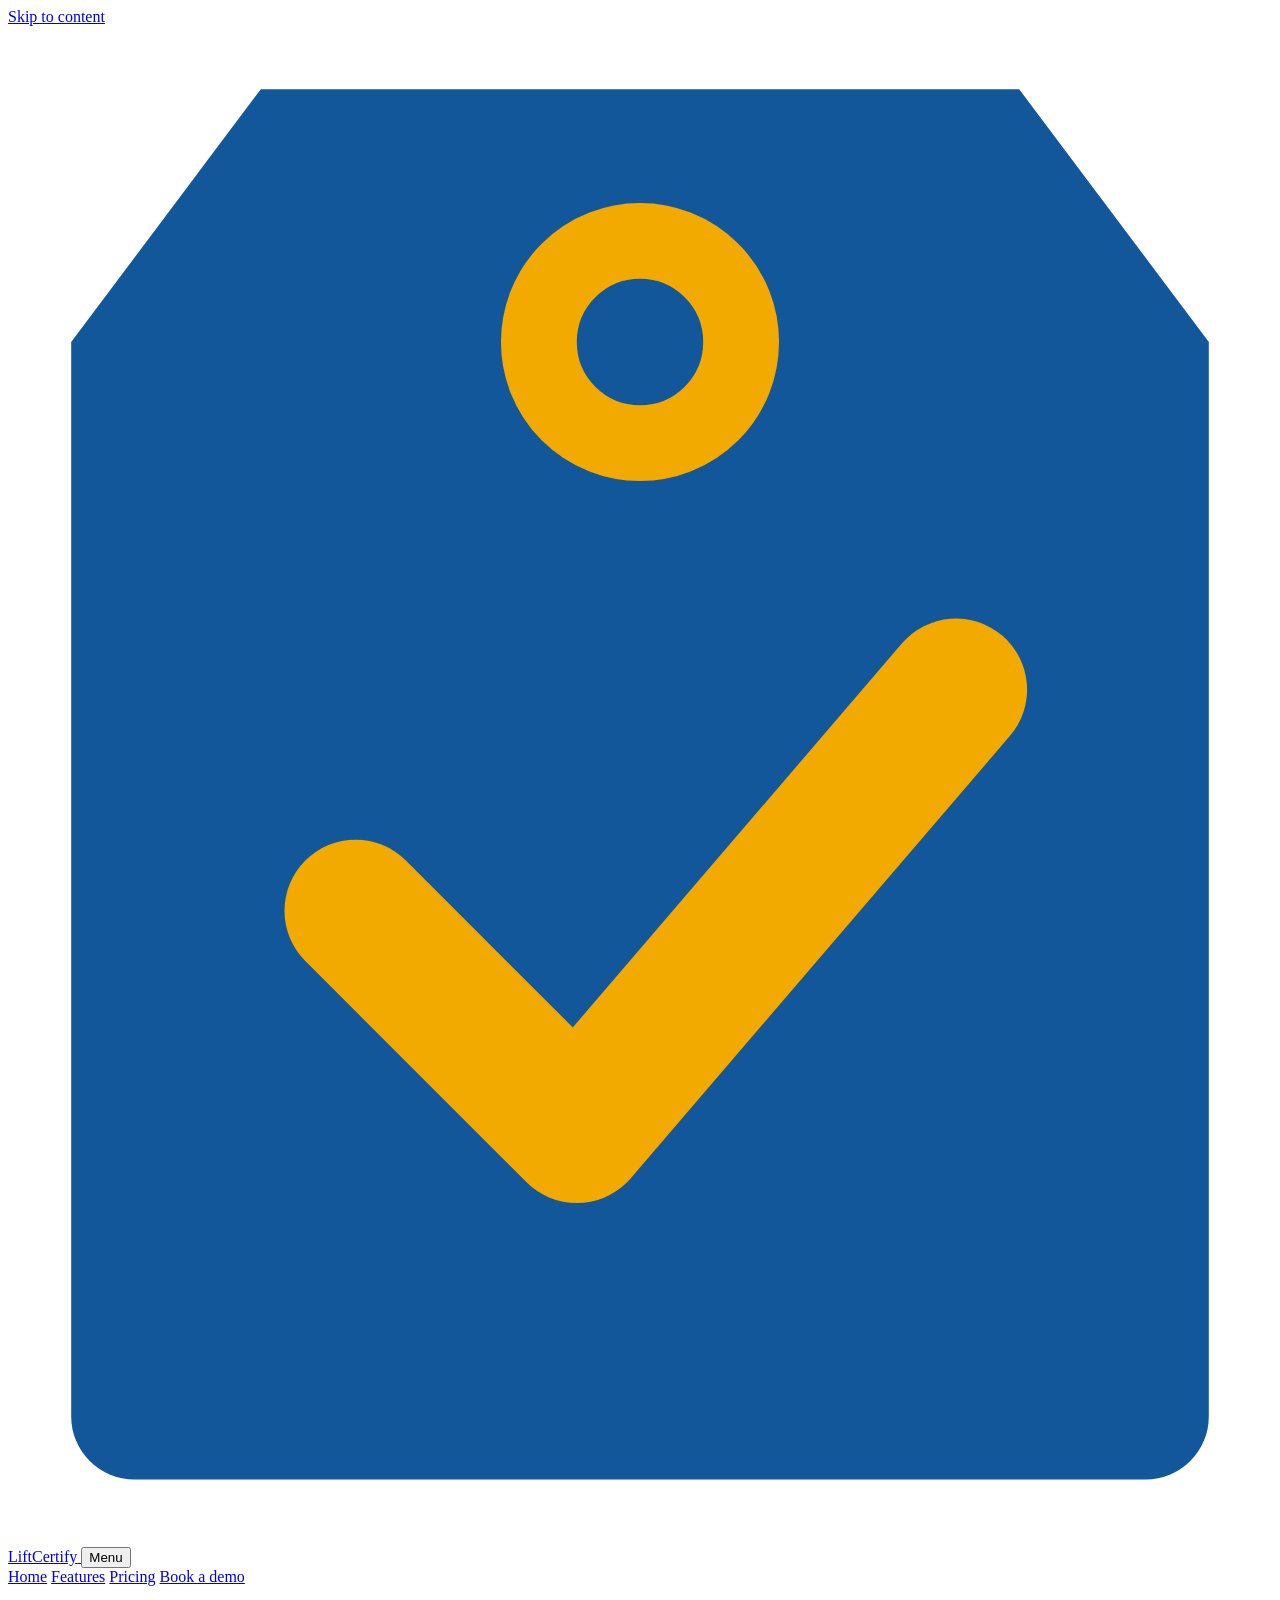
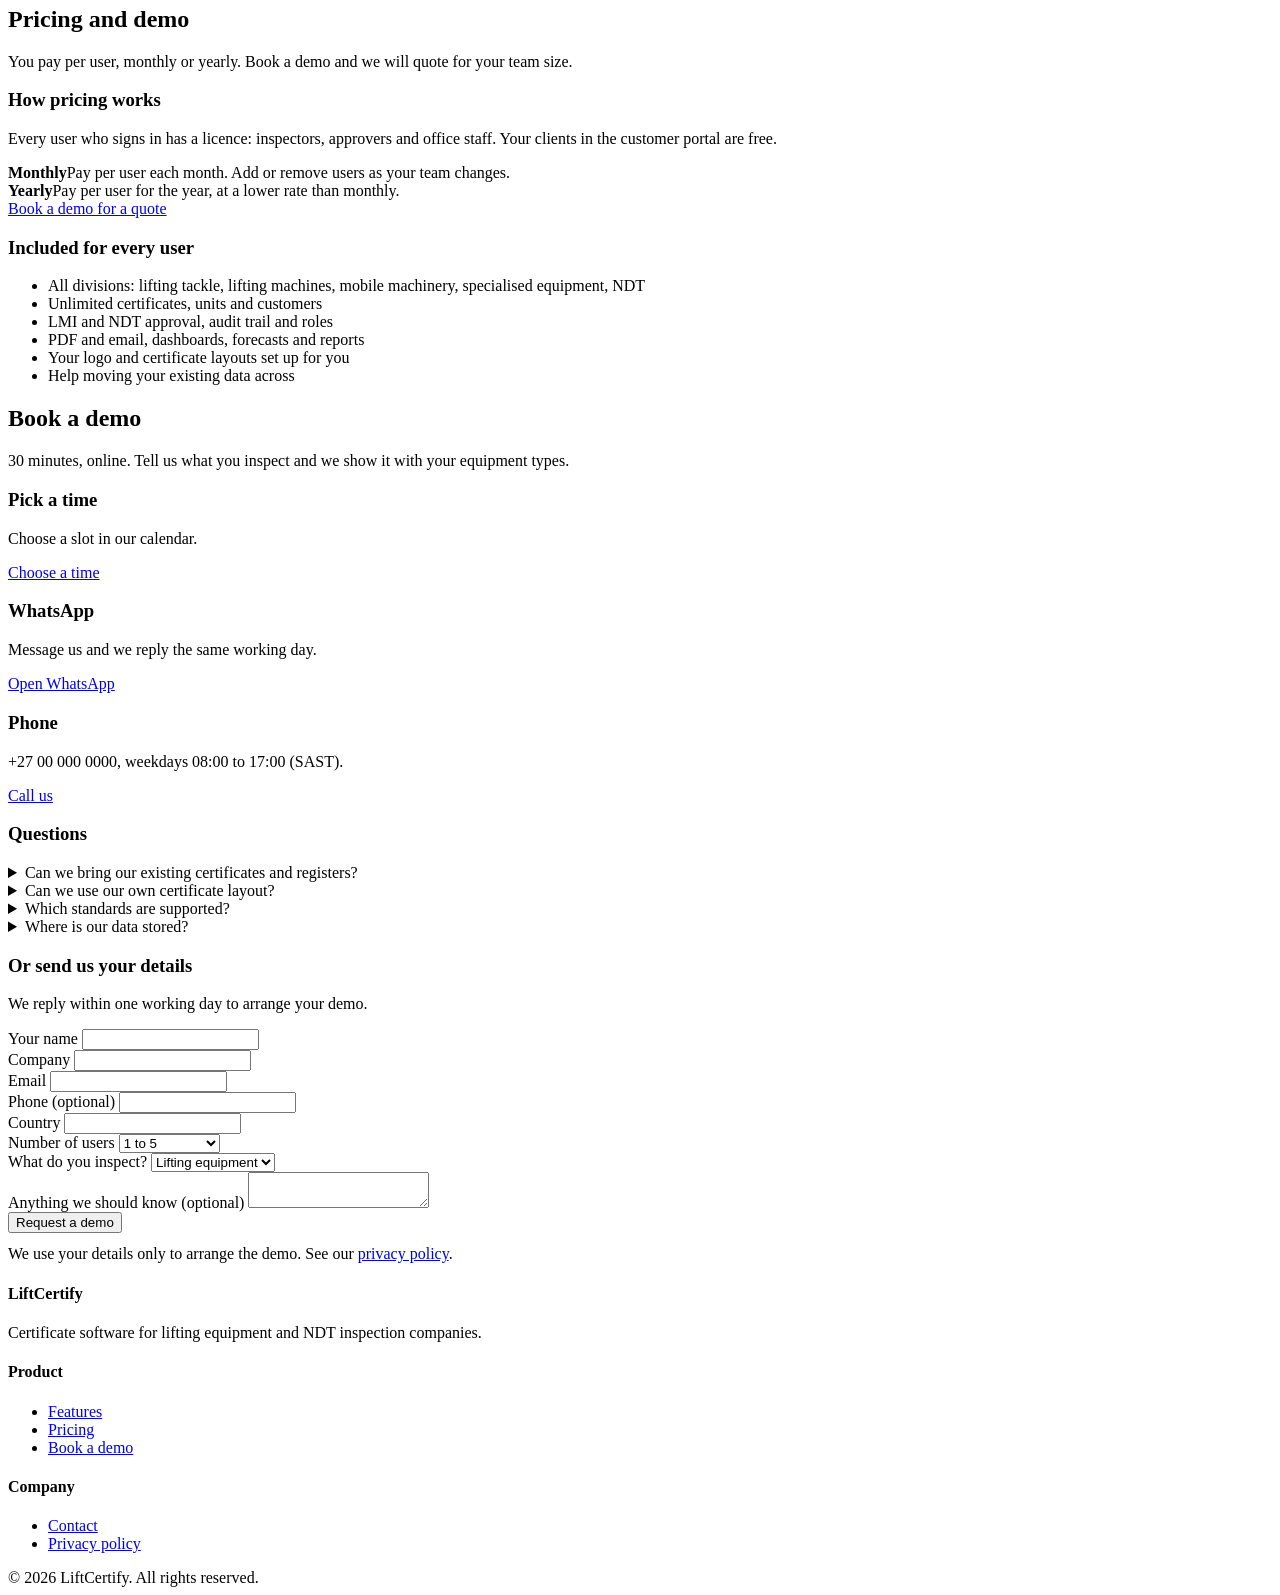
==== contact.html @ 9e3fe544 "Add files via upload" ====
<!DOCTYPE html>
<html lang="en">
<head>
  <meta charset="utf-8">
  <meta name="viewport" content="width=device-width, initial-scale=1">
  <title>Pricing and demo | LiftCertify</title>
  <meta name="description" content="LiftCertify is priced per user, billed monthly or yearly. Book a demo or ask for a quote.">
  <link rel="icon" href="favicon.svg" type="image/svg+xml">
  <link rel="preconnect" href="https://fonts.googleapis.com">
  <link rel="preconnect" href="https://fonts.gstatic.com" crossorigin>
  <link href="https://fonts.googleapis.com/css2?family=IBM+Plex+Sans:wght@400;500;600&family=IBM+Plex+Sans+Condensed:wght@600;700&display=swap" rel="stylesheet">
  <link rel="stylesheet" href="css/styles.css">
</head>
<body>
  <a class="skip-link" href="#main">Skip to content</a>

  <header class="site-header">
    <div class="wrap">
      <a class="brand" href="index.html" aria-label="LiftCertify home">
        <svg class="brand-mark" viewBox="0 0 40 48" aria-hidden="true">
          <path d="M8 2h24l6 8v34a2 2 0 0 1-2 2H4a2 2 0 0 1-2-2V10z" fill="#13579B"/>
          <circle cx="20" cy="10" r="3.2" fill="none" stroke="#F2A900" stroke-width="2.4"/>
          <path d="M11 28l7 7 12-14" fill="none" stroke="#F2A900" stroke-width="4.5" stroke-linecap="round" stroke-linejoin="round"/>
        </svg>
        <span class="brand-name">Lift<span>Certify</span></span>
      </a>
      <button class="nav-toggle" aria-expanded="false" aria-controls="nav">Menu</button>
      <nav class="nav" id="nav" aria-label="Main">
        <a href="index.html">Home</a>
        <a href="features.html">Features</a>
        <a href="contact.html" aria-current="page">Pricing</a>
        <a class="btn btn-demo" href="#book">Book a demo</a>
      </nav>
    </div>
  </header>

  <main id="main">
    <section class="page-head">
      <div class="wrap">
        <h1>Pricing and demo</h1>
        <p class="lead">You pay per user, monthly or yearly. Book a demo and we will quote for your team size.</p>
      </div>
    </section>

    <!-- pricing -->
    <section class="section section-grey">
      <div class="wrap two-col">
        <div class="pricing-box">
          <h3>How pricing works</h3>
          <p>Every user who signs in has a licence: inspectors, approvers and office staff. Your clients in the customer portal are free.</p>
          <div class="billing-options">
            <div><strong>Monthly</strong><span>Pay per user each month. Add or remove users as your team changes.</span></div>
            <div><strong>Yearly</strong><span>Pay per user for the year, at a lower rate than monthly.</span></div>
          </div>
          <a class="btn btn-demo" href="#book">Book a demo for a quote</a>
        </div>
        <div>
          <h3>Included for every user</h3>
          <ul class="check-list">
            <li>All divisions: lifting tackle, lifting machines, mobile machinery, specialised equipment, NDT</li>
            <li>Unlimited certificates, units and customers</li>
            <li>LMI and NDT approval, audit trail and roles</li>
            <li>PDF and email, dashboards, forecasts and reports</li>
            <li>Your logo and certificate layouts set up for you</li>
            <li>Help moving your existing data across</li>
          </ul>
        </div>
      </div>
    </section>

    <!-- booking -->
    <section class="section" id="book">
      <div class="wrap contact-grid">
        <div>
          <h2>Book a demo</h2>
          <p class="lead">30 minutes, online. Tell us what you inspect and we show it with your equipment types.</p>

          <div class="book-options">
            <div class="book-option">
              <div>
                <h3>Pick a time</h3>
                <p>Choose a slot in our calendar.</p>
              </div>
              <!-- REPLACE: your booking link (Calendly, Cal.com, Microsoft Bookings) -->
              <a class="btn btn-demo" href="https://cal.com/YOUR-LINK" target="_blank" rel="noopener">Choose a time</a>
            </div>
            <div class="book-option">
              <div>
                <h3>WhatsApp</h3>
                <p>Message us and we reply the same working day.</p>
              </div>
              <!-- REPLACE: your number in international format, digits only, e.g. 27821234567 -->
              <a class="btn btn-outline" href="https://wa.me/27000000000?text=Hi%2C%20I%20would%20like%20a%20LiftCertify%20demo" target="_blank" rel="noopener">Open WhatsApp</a>
            </div>
            <div class="book-option">
              <div>
                <h3>Phone</h3>
                <!-- REPLACE: your phone number -->
                <p>+27 00 000 0000, weekdays 08:00 to 17:00 (SAST).</p>
              </div>
              <a class="btn btn-outline" href="tel:+27000000000">Call us</a>
            </div>
          </div>

          <div class="faq">
            <h3>Questions</h3>
            <details>
              <summary>Can we bring our existing certificates and registers?</summary>
              <p>Yes. We import your customers, units and due dates from Excel, so your registers carry on where they are.</p>
            </details>
            <details>
              <summary>Can we use our own certificate layout?</summary>
              <p>Your logo, company details, wording and signatures appear on every certificate. We set up your layouts with you.</p>
            </details>
            <details>
              <summary>Which standards are supported?</summary>
              <p>Checklists and standards are set per equipment type, so you work to the standards your clients require, such as SANS, ISO and EN standards.</p>
            </details>
            <details>
              <summary>Where is our data stored?</summary>
              <p>In a secure cloud database with daily backups. Each company's data is kept separate, and only your users can see it.</p>
            </details>
          </div>
        </div>

        <!-- contact form -->
        <!-- REPLACE: create a free form at formspree.io and paste its id below -->
        <form class="form" id="contact" action="https://formspree.io/f/YOUR_FORM_ID" method="POST" data-ajax>
          <h3>Or send us your details</h3>
          <p class="form-note">We reply within one working day to arrange your demo.</p>
          <div class="field-row">
            <div class="field">
              <label for="name">Your name</label>
              <input id="name" name="name" type="text" autocomplete="name" required>
            </div>
            <div class="field">
              <label for="company">Company</label>
              <input id="company" name="company" type="text" autocomplete="organization" required>
            </div>
          </div>
          <div class="field-row">
            <div class="field">
              <label for="email">Email</label>
              <input id="email" name="email" type="email" autocomplete="email" required>
            </div>
            <div class="field">
              <label for="phone">Phone (optional)</label>
              <input id="phone" name="phone" type="tel" autocomplete="tel">
            </div>
          </div>
          <div class="field-row">
            <div class="field">
              <label for="country">Country</label>
              <input id="country" name="country" type="text" autocomplete="country-name">
            </div>
            <div class="field">
              <label for="users">Number of users</label>
              <select id="users" name="users">
                <option>1 to 5</option>
                <option>6 to 15</option>
                <option>16 to 50</option>
                <option>More than 50</option>
              </select>
            </div>
          </div>
          <div class="field">
            <label for="inspect">What do you inspect?</label>
            <select id="inspect" name="inspect">
              <option>Lifting equipment</option>
              <option>NDT / MPI</option>
              <option>Both</option>
            </select>
          </div>
          <div class="field">
            <label for="message">Anything we should know (optional)</label>
            <textarea id="message" name="message"></textarea>
          </div>
          <input type="text" name="_gotcha" style="display:none" tabindex="-1" autocomplete="off" aria-hidden="true">
          <button class="btn btn-demo" type="submit">Request a demo</button>
          <p class="form-note" style="margin-top:12px">We use your details only to arrange the demo. See our <a href="privacy.html">privacy policy</a>.</p>
          <p class="form-status" role="status" aria-live="polite"></p>
        </form>
      </div>
    </section>
  </main>

  <footer class="site-footer">
    <div class="wrap">
      <div class="footer-grid">
        <div>
          <h4>LiftCertify</h4>
          <p>Certificate software for lifting equipment and NDT inspection companies.</p>
        </div>
        <div>
          <h4>Product</h4>
          <ul>
            <li><a href="features.html">Features</a></li>
            <li><a href="contact.html">Pricing</a></li>
            <li><a href="#book">Book a demo</a></li>
          </ul>
        </div>
        <div>
          <h4>Company</h4>
          <ul>
            <li><a href="#contact">Contact</a></li>
            <li><a href="privacy.html">Privacy policy</a></li>
          </ul>
        </div>
      </div>
      <div class="footer-bottom">&copy; <span data-year>2026</span> LiftCertify. All rights reserved.</div>
    </div>
  </footer>

  <script src="js/site.js"></script>
</body>
</html>
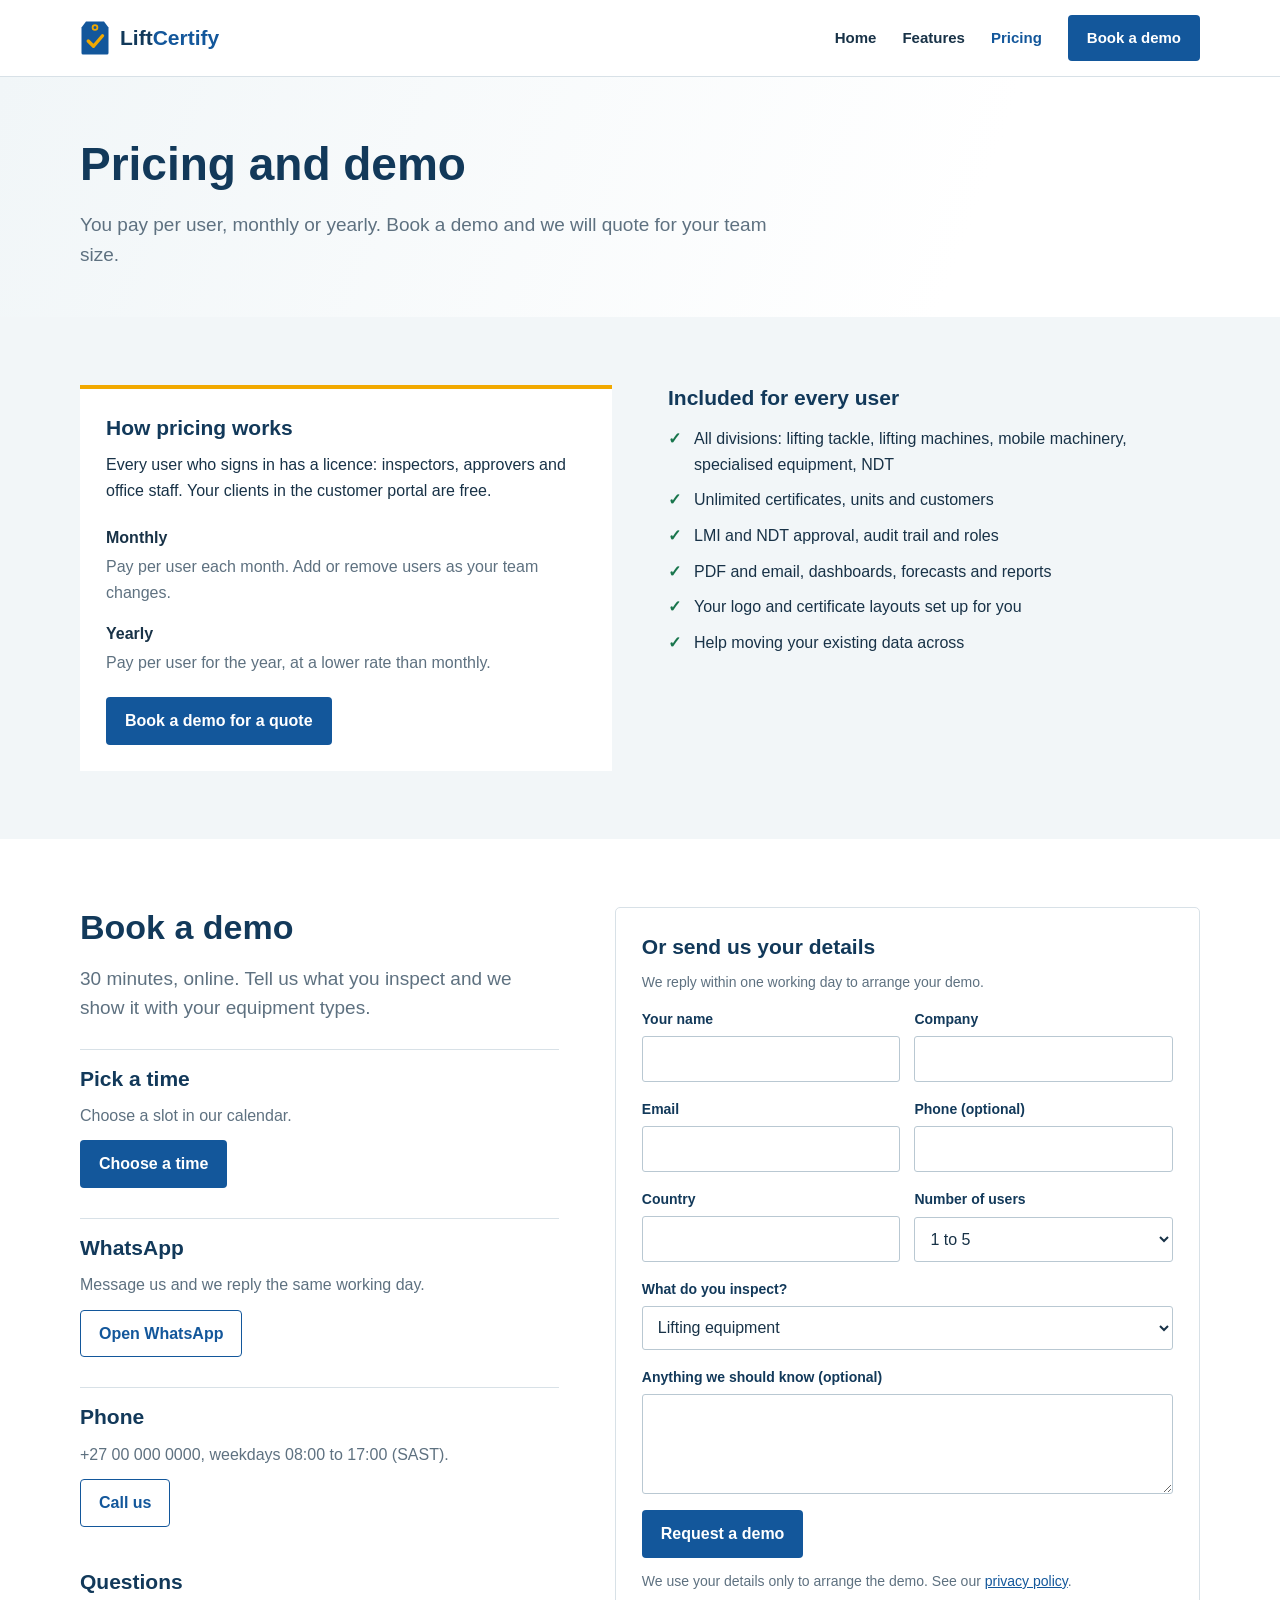
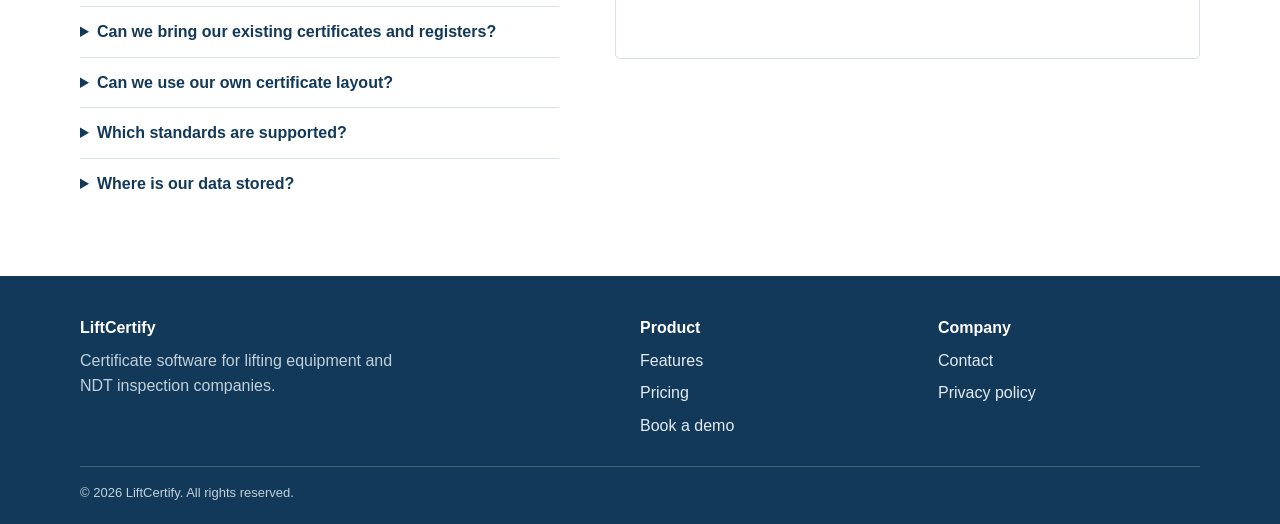
==== commit aafda39e: "Fix stylesheet paths and logo size" ====
--- a/contact.html
+++ b/contact.html
@@ -17,7 +17,7 @@
   <header class="site-header">
     <div class="wrap">
       <a class="brand" href="index.html" aria-label="LiftCertify home">
-        <svg class="brand-mark" viewBox="0 0 40 48" aria-hidden="true">
+        <svg class="brand-mark" width="30" height="36" viewBox="0 0 40 48" aria-hidden="true">
           <path d="M8 2h24l6 8v34a2 2 0 0 1-2 2H4a2 2 0 0 1-2-2V10z" fill="#13579B"/>
           <circle cx="20" cy="10" r="3.2" fill="none" stroke="#F2A900" stroke-width="2.4"/>
           <path d="M11 28l7 7 12-14" fill="none" stroke="#F2A900" stroke-width="4.5" stroke-linecap="round" stroke-linejoin="round"/>
--- a/css/styles.css
+++ b/css/styles.css
@@ -0,0 +1,959 @@
+:root {
+  color-scheme: light;
+  --ink: #183247;
+  --navy: #12395a;
+  --blue: #13579b;
+  --blue-dark: #104579;
+  --amber: #f2a900;
+  --paper: #ffffff;
+  --surface: #f2f6f8;
+  --line: #d8e1e7;
+  --muted: #5e7180;
+  --green: #18754c;
+  --red: #a83e32;
+  font-family: "IBM Plex Sans", sans-serif;
+  color: var(--ink);
+  background: var(--paper);
+}
+
+* {
+  box-sizing: border-box;
+}
+
+html {
+  scroll-behavior: smooth;
+}
+
+body {
+  min-width: 320px;
+  margin: 0;
+  font-size: 16px;
+  line-height: 1.6;
+}
+
+img,
+svg {
+  display: block;
+}
+
+a {
+  color: var(--blue);
+}
+
+a:hover {
+  color: var(--blue-dark);
+}
+
+button,
+input,
+select,
+textarea {
+  font: inherit;
+}
+
+button,
+a {
+  touch-action: manipulation;
+}
+
+:focus-visible {
+  outline: 3px solid var(--amber);
+  outline-offset: 3px;
+}
+
+.wrap {
+  width: min(1120px, calc(100% - 40px));
+  margin-inline: auto;
+}
+
+.skip-link {
+  position: absolute;
+  z-index: 10;
+  top: 8px;
+  left: 8px;
+  padding: 8px 12px;
+  transform: translateY(-150%);
+  color: var(--paper);
+  background: var(--navy);
+}
+
+.skip-link:focus {
+  transform: translateY(0);
+}
+
+.site-header {
+  position: relative;
+  z-index: 2;
+  border-bottom: 1px solid var(--line);
+  background: var(--paper);
+}
+
+.site-header > .wrap,
+.site-header .wrap {
+  display: flex;
+  min-height: 76px;
+  align-items: center;
+  justify-content: space-between;
+  gap: 24px;
+}
+
+.brand {
+  display: inline-flex;
+  align-items: center;
+  gap: 10px;
+  color: var(--navy);
+  text-decoration: none;
+}
+
+.brand-mark {
+  flex: none;
+  width: 30px;
+  height: 36px;
+}
+
+.brand-name {
+  font-size: 21px;
+  font-weight: 700;
+}
+
+.brand-name span {
+  color: var(--blue);
+}
+
+.nav {
+  display: flex;
+  align-items: center;
+  gap: 26px;
+}
+
+.nav a {
+  color: var(--ink);
+  font-size: 15px;
+  font-weight: 600;
+  text-decoration: none;
+}
+
+.nav a:hover,
+.nav a[aria-current="page"] {
+  color: var(--blue);
+}
+
+.nav .btn-demo {
+  color: var(--paper);
+}
+
+.nav-toggle {
+  display: none;
+  padding: 8px 12px;
+  border: 1px solid var(--line);
+  border-radius: 4px;
+  color: var(--ink);
+  background: var(--paper);
+  cursor: pointer;
+}
+
+h1,
+h2,
+h3,
+h4,
+p {
+  margin-top: 0;
+}
+
+h1,
+h2,
+h3,
+h4 {
+  color: var(--navy);
+  line-height: 1.2;
+}
+
+h1,
+h2 {
+  font-family: "IBM Plex Sans Condensed", "IBM Plex Sans", sans-serif;
+}
+
+h1 {
+  max-width: 760px;
+  margin-bottom: 18px;
+  font-size: clamp(38px, 5vw, 58px);
+}
+
+h2 {
+  margin-bottom: 16px;
+  font-size: 34px;
+}
+
+h3 {
+  margin-bottom: 12px;
+  font-size: 21px;
+}
+
+.lead {
+  max-width: 720px;
+  color: var(--muted);
+  font-size: 19px;
+  line-height: 1.55;
+}
+
+.btn {
+  display: inline-flex;
+  min-height: 46px;
+  align-items: center;
+  justify-content: center;
+  padding: 10px 18px;
+  border: 1px solid transparent;
+  border-radius: 4px;
+  font-weight: 600;
+  text-align: center;
+  text-decoration: none;
+  cursor: pointer;
+}
+
+.btn-demo {
+  color: var(--paper);
+  background: var(--blue);
+}
+
+.btn-demo:hover {
+  color: var(--paper);
+  background: var(--blue-dark);
+}
+
+.btn-light {
+  border-color: var(--line);
+  color: var(--navy);
+  background: var(--paper);
+}
+
+.btn-outline {
+  border-color: var(--blue);
+  color: var(--blue);
+  background: transparent;
+}
+
+.btn-outline:hover {
+  color: var(--paper);
+  background: var(--blue);
+}
+
+.hero {
+  position: relative;
+  overflow: hidden;
+  padding: 76px 0 82px;
+  background: linear-gradient(110deg, #f1f6f8 0%, #fff 57%, #edf3f5 100%);
+}
+
+.hero > .wrap {
+  display: grid;
+  grid-template-columns: 1.05fr 0.95fr;
+  align-items: center;
+  gap: 54px;
+}
+
+.hero .lead {
+  margin-bottom: 24px;
+}
+
+.hero-actions {
+  display: flex;
+  flex-wrap: wrap;
+  gap: 12px;
+}
+
+.hero-proof {
+  max-width: 500px;
+  margin: 24px 0 0;
+  color: var(--muted);
+  font-size: 14px;
+}
+
+.hero-proof strong {
+  color: var(--ink);
+}
+
+.hero-visual {
+  position: relative;
+  padding: 18px 10px 28px;
+}
+
+.hazard {
+  position: absolute;
+  right: 0;
+  bottom: 0;
+  left: 0;
+  height: 8px;
+  background: repeating-linear-gradient(135deg, var(--amber) 0 12px, var(--navy) 12px 24px);
+}
+
+.section {
+  padding: 68px 0;
+}
+
+.section-grey {
+  background: var(--surface);
+}
+
+.section-navy {
+  color: #e9f0f4;
+  background: var(--navy);
+}
+
+.section-navy h2,
+.section-navy h3 {
+  color: var(--paper);
+}
+
+.two-col {
+  display: grid;
+  grid-template-columns: repeat(2, minmax(0, 1fr));
+  align-items: start;
+  gap: 56px;
+}
+
+.section-head {
+  max-width: 700px;
+  margin-bottom: 30px;
+}
+
+.check-list,
+.cross-list {
+  display: grid;
+  gap: 10px;
+  padding: 0;
+  list-style: none;
+}
+
+.check-list li,
+.cross-list li {
+  position: relative;
+  padding-left: 26px;
+}
+
+.check-list li::before,
+.cross-list li::before {
+  position: absolute;
+  left: 0;
+  color: var(--green);
+  font-weight: 700;
+  content: "✓";
+}
+
+.cross-list li::before {
+  color: var(--red);
+  content: "×";
+}
+
+.feature-list {
+  display: grid;
+  grid-template-columns: repeat(3, minmax(0, 1fr));
+  gap: 26px 36px;
+}
+
+.feature-item {
+  padding-top: 16px;
+  border-top: 3px solid var(--amber);
+}
+
+.feature-item p {
+  margin-bottom: 0;
+  color: var(--muted);
+}
+
+.steps {
+  display: grid;
+  grid-template-columns: repeat(4, minmax(0, 1fr));
+  gap: 28px;
+  padding-left: 24px;
+}
+
+.steps li {
+  padding-left: 6px;
+}
+
+.page-head {
+  padding: 60px 0 48px;
+  background: linear-gradient(110deg, #f1f6f8, #fff 75%);
+}
+
+.page-head h1 {
+  font-size: 46px;
+}
+
+.page-head .lead {
+  margin-bottom: 0;
+}
+
+.split {
+  display: grid;
+  grid-template-columns: minmax(0, 0.9fr) minmax(0, 1.1fr);
+  align-items: center;
+  gap: 56px;
+  padding: 52px 0;
+  border-bottom: 1px solid var(--line);
+}
+
+.split.reverse > :first-child {
+  order: 2;
+}
+
+.split.reverse > :last-child {
+  order: 1;
+}
+
+.split-text p,
+.split-text ul {
+  color: var(--muted);
+}
+
+.tag-soon {
+  display: inline-block;
+  margin-left: 6px;
+  padding: 3px 8px;
+  border-radius: 3px;
+  color: #674c00;
+  background: #fff0bf;
+  font-family: "IBM Plex Sans", sans-serif;
+  font-size: 12px;
+  font-weight: 600;
+  vertical-align: middle;
+}
+
+.mock {
+  overflow: hidden;
+  border: 1px solid #cbd7df;
+  border-radius: 6px;
+  background: var(--paper);
+  box-shadow: 0 12px 32px #1832471c;
+}
+
+.mock-bar {
+  display: flex;
+  min-height: 46px;
+  align-items: center;
+  justify-content: space-between;
+  gap: 12px;
+  padding: 10px 16px;
+  color: var(--paper);
+  background: var(--navy);
+  font-size: 14px;
+  font-weight: 600;
+}
+
+.mock-bar small {
+  color: #d9e5ed;
+  font-size: 12px;
+  font-weight: 400;
+}
+
+.mock-body {
+  padding: 18px;
+}
+
+.cert-title {
+  color: var(--navy);
+  font-size: 21px;
+  font-weight: 700;
+}
+
+.cert-sub {
+  margin: 4px 0 18px;
+  color: var(--muted);
+  font-size: 13px;
+}
+
+.mock-grid,
+.kpis {
+  display: grid;
+  grid-template-columns: repeat(2, minmax(0, 1fr));
+  gap: 10px;
+}
+
+.mock-field,
+.kpi {
+  padding: 12px;
+  background: var(--surface);
+}
+
+.mock-field small,
+.kpi small,
+.kpi em {
+  display: block;
+  color: var(--muted);
+  font-size: 12px;
+  font-style: normal;
+}
+
+.mock-field b,
+.kpi b {
+  display: block;
+  margin-top: 3px;
+  color: var(--navy);
+}
+
+.cert-rows,
+.mtable {
+  width: 100%;
+  border-collapse: collapse;
+  font-size: 13px;
+}
+
+.cert-rows {
+  margin-top: 16px;
+}
+
+.cert-rows td,
+.mtable td,
+.mtable th {
+  padding: 9px 8px;
+  border-bottom: 1px solid var(--line);
+  text-align: left;
+}
+
+.cert-rows td:last-child {
+  text-align: right;
+}
+
+.mock-pass,
+.badge.ok {
+  color: var(--green);
+  font-weight: 700;
+}
+
+.stamp {
+  position: absolute;
+  right: 0;
+  bottom: 0;
+  display: grid;
+  gap: 2px;
+  padding: 9px 13px;
+  transform: rotate(-3deg);
+  border: 2px solid var(--green);
+  color: var(--green);
+  background: var(--paper);
+  text-align: center;
+}
+
+.stamp small {
+  font-size: 10px;
+}
+
+.kpi b {
+  font-size: 24px;
+}
+
+.kpi.warn {
+  border-left: 3px solid var(--amber);
+}
+
+.kpi.bad,
+.badge.bad {
+  color: var(--red);
+}
+
+.forecast {
+  display: grid;
+  gap: 10px;
+  margin-top: 20px;
+}
+
+.forecast-row {
+  display: grid;
+  grid-template-columns: 80px 1fr 28px;
+  align-items: center;
+  gap: 10px;
+  font-size: 12px;
+}
+
+.forecast-bar {
+  height: 10px;
+  border-radius: 2px;
+  background: var(--blue);
+}
+
+.badge {
+  display: inline-block;
+  padding: 2px 7px;
+  border-radius: 3px;
+  background: var(--surface);
+  font-size: 11px;
+  white-space: nowrap;
+}
+
+.badge.wait {
+  color: #765800;
+}
+
+.badge.na {
+  color: var(--muted);
+}
+
+.mock-line {
+  height: 1px;
+  margin: 16px 0;
+  background: var(--line);
+}
+
+.mock-actions {
+  display: flex;
+  flex-wrap: wrap;
+  gap: 8px;
+  margin-top: 16px;
+}
+
+.mock-btn {
+  padding: 5px 8px;
+  border: 1px solid var(--line);
+  border-radius: 3px;
+  color: var(--blue);
+  font-size: 11px;
+}
+
+.mock-btn.amber {
+  border-color: var(--amber);
+  color: #674c00;
+}
+
+.mock-btn.navy {
+  color: var(--paper);
+  background: var(--navy);
+}
+
+.phone {
+  max-width: 390px;
+  justify-self: center;
+  overflow: hidden;
+  border: 8px solid #273b4a;
+  border-radius: 20px;
+  background: var(--paper);
+  box-shadow: 0 12px 32px #1832471c;
+}
+
+.phone-offline {
+  padding: 8px 12px;
+  color: #674c00;
+  background: #fff0bf;
+  font-size: 12px;
+}
+
+.chk {
+  display: flex;
+  align-items: center;
+  justify-content: space-between;
+  gap: 8px;
+  padding: 12px;
+  border-bottom: 1px solid var(--line);
+  font-size: 12px;
+}
+
+.pills {
+  display: flex;
+  gap: 4px;
+}
+
+.pill {
+  padding: 3px 6px;
+  border-radius: 3px;
+  background: var(--surface);
+  white-space: nowrap;
+}
+
+.pill.ok {
+  color: var(--green);
+  background: #e5f3ec;
+}
+
+.pill.bad {
+  color: var(--red);
+  background: #f9e9e6;
+}
+
+.pricing-box {
+  padding: 26px;
+  border-top: 4px solid var(--amber);
+  background: var(--paper);
+}
+
+.billing-options {
+  display: grid;
+  gap: 16px;
+  margin: 22px 0;
+}
+
+.billing-options > div {
+  display: grid;
+  gap: 3px;
+}
+
+.billing-options span {
+  color: var(--muted);
+}
+
+.contact-grid {
+  display: grid;
+  grid-template-columns: minmax(0, 0.9fr) minmax(0, 1.1fr);
+  align-items: start;
+  gap: 56px;
+}
+
+.book-options {
+  display: grid;
+  gap: 14px;
+  margin: 26px 0;
+}
+
+.book-option {
+  padding: 16px 0;
+  border-top: 1px solid var(--line);
+}
+
+.book-option p {
+  margin-bottom: 12px;
+  color: var(--muted);
+}
+
+.faq details {
+  padding: 12px 0;
+  border-top: 1px solid var(--line);
+}
+
+.faq summary {
+  color: var(--navy);
+  font-weight: 600;
+  cursor: pointer;
+}
+
+.faq details p {
+  margin: 10px 0 0;
+  color: var(--muted);
+}
+
+.form {
+  padding: 26px;
+  border: 1px solid var(--line);
+  border-radius: 5px;
+  background: var(--paper);
+}
+
+.form-note {
+  color: var(--muted);
+  font-size: 14px;
+}
+
+.field-row {
+  display: grid;
+  grid-template-columns: repeat(2, minmax(0, 1fr));
+  gap: 14px;
+}
+
+.field {
+  display: grid;
+  gap: 6px;
+  margin-bottom: 16px;
+}
+
+.field label {
+  color: var(--navy);
+  font-size: 14px;
+  font-weight: 600;
+}
+
+.field input,
+.field select,
+.field textarea {
+  width: 100%;
+  min-height: 44px;
+  padding: 9px 11px;
+  border: 1px solid #b9c8d2;
+  border-radius: 3px;
+  color: var(--ink);
+  background: var(--paper);
+}
+
+.field textarea {
+  min-height: 100px;
+  resize: vertical;
+}
+
+.form-status {
+  min-height: 1.6em;
+  margin: 12px 0 0;
+  color: var(--green);
+  font-weight: 600;
+}
+
+.form-status[data-error="true"] {
+  color: var(--red);
+}
+
+.site-footer {
+  padding: 42px 0 20px;
+  color: #dce7ed;
+  background: var(--navy);
+}
+
+.site-footer h4 {
+  margin-bottom: 10px;
+  color: var(--paper);
+}
+
+.site-footer p {
+  max-width: 340px;
+  color: #c1d0d9;
+}
+
+.site-footer a {
+  color: #e4edf2;
+  text-decoration: none;
+}
+
+.site-footer a:hover {
+  color: var(--amber);
+}
+
+.footer-grid {
+  display: grid;
+  grid-template-columns: 2fr 1fr 1fr;
+  gap: 36px;
+  padding-bottom: 28px;
+}
+
+.footer-grid ul {
+  display: grid;
+  gap: 7px;
+  margin: 0;
+  padding: 0;
+  list-style: none;
+}
+
+.footer-bottom {
+  padding-top: 16px;
+  border-top: 1px solid #ffffff35;
+  color: #c1d0d9;
+  font-size: 13px;
+}
+
+@media (max-width: 760px) {
+  .site-header .wrap {
+    min-height: 68px;
+    flex-wrap: wrap;
+    gap: 0;
+    padding-block: 12px;
+  }
+
+  .nav-toggle {
+    display: inline-flex;
+  }
+
+  .nav {
+    display: none;
+    width: 100%;
+    align-items: stretch;
+    flex-direction: column;
+    gap: 0;
+    padding-top: 10px;
+  }
+
+  .nav.is-open {
+    display: flex;
+  }
+
+  .nav a:not(.btn) {
+    padding: 10px 2px;
+  }
+
+  .nav .btn {
+    margin-top: 8px;
+  }
+
+  .hero {
+    padding: 52px 0 66px;
+  }
+
+  .hero > .wrap,
+  .two-col,
+  .contact-grid,
+  .split {
+    grid-template-columns: 1fr;
+    gap: 30px;
+  }
+
+  .hero-visual {
+    width: min(100%, 520px);
+    margin-inline: auto;
+  }
+
+  .feature-list {
+    grid-template-columns: repeat(2, minmax(0, 1fr));
+  }
+
+  .steps {
+    grid-template-columns: repeat(2, minmax(0, 1fr));
+  }
+
+  .split.reverse > :first-child,
+  .split.reverse > :last-child {
+    order: initial;
+  }
+
+  .split {
+    padding: 38px 0;
+  }
+}
+
+@media (max-width: 500px) {
+  .wrap {
+    width: min(100% - 32px, 1120px);
+  }
+
+  h1 {
+    font-size: 38px;
+  }
+
+  h2 {
+    font-size: 29px;
+  }
+
+  .lead {
+    font-size: 17px;
+  }
+
+  .section {
+    padding: 48px 0;
+  }
+
+  .page-head {
+    padding: 42px 0 34px;
+  }
+
+  .page-head h1 {
+    font-size: 38px;
+  }
+
+  .feature-list,
+  .steps,
+  .field-row,
+  .footer-grid {
+    grid-template-columns: 1fr;
+  }
+
+  .mock-body,
+  .form {
+    padding: 14px;
+  }
+
+  .mtable {
+    font-size: 11px;
+  }
+
+  .mtable td,
+  .mtable th {
+    padding: 7px 5px;
+  }
+}
+
+@media (prefers-reduced-motion: reduce) {
+  html {
+    scroll-behavior: auto;
+  }
+}
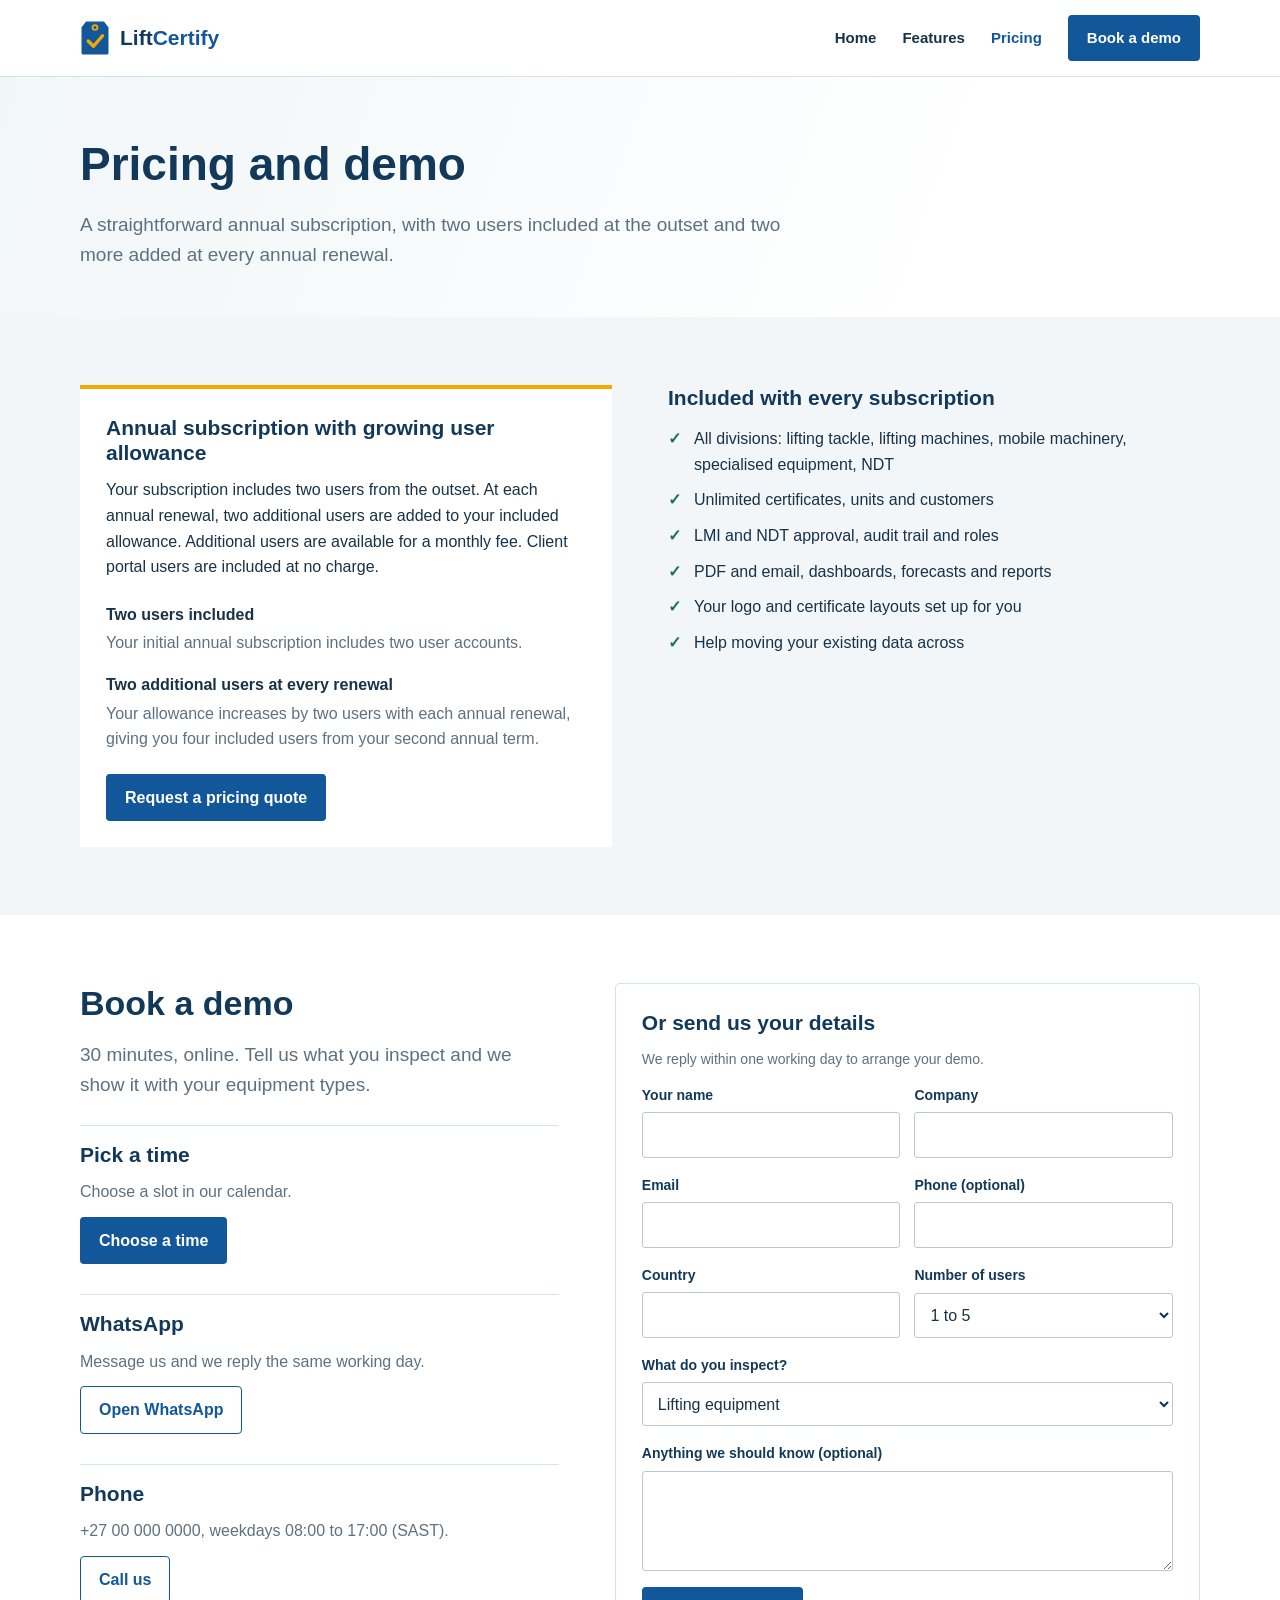
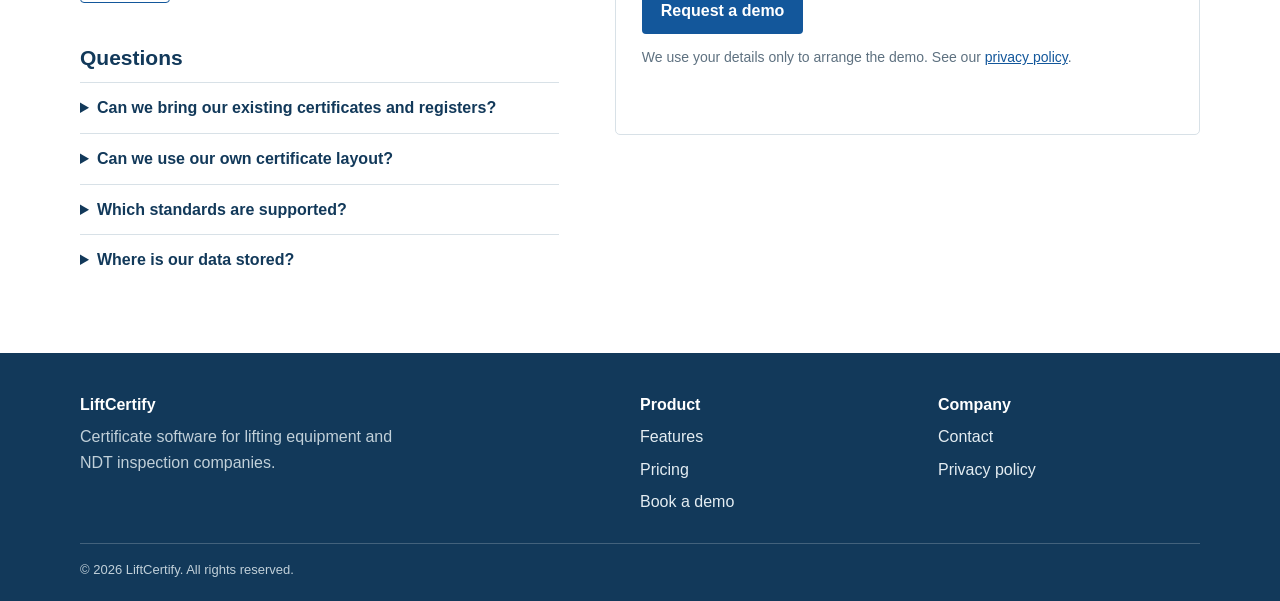
==== commit 6bd1b247: "Update pricing description and subscription details" ====
--- a/contact.html
+++ b/contact.html
@@ -4,7 +4,7 @@
   <meta charset="utf-8">
   <meta name="viewport" content="width=device-width, initial-scale=1">
   <title>Pricing and demo | LiftCertify</title>
-  <meta name="description" content="LiftCertify is priced per user, billed monthly or yearly. Book a demo or ask for a quote.">
+  <meta name="description" content="LiftCertify annual subscriptions include two users initially, with two additional users added at every annual renewal. Additional users are billed monthly.">
   <link rel="icon" href="favicon.svg" type="image/svg+xml">
   <link rel="preconnect" href="https://fonts.googleapis.com">
   <link rel="preconnect" href="https://fonts.gstatic.com" crossorigin>
@@ -38,7 +38,7 @@
     <section class="page-head">
       <div class="wrap">
         <h1>Pricing and demo</h1>
-        <p class="lead">You pay per user, monthly or yearly. Book a demo and we will quote for your team size.</p>
+        <p class="lead">A straightforward annual subscription, with two users included at the outset and two more added at every annual renewal.</p>
       </div>
     </section>
 
@@ -46,16 +46,16 @@
     <section class="section section-grey">
       <div class="wrap two-col">
         <div class="pricing-box">
-          <h3>How pricing works</h3>
-          <p>Every user who signs in has a licence: inspectors, approvers and office staff. Your clients in the customer portal are free.</p>
+          <h3>Annual subscription with growing user allowance</h3>
+          <p>Your subscription includes two users from the outset. At each annual renewal, two additional users are added to your included allowance. Additional users are available for a monthly fee. Client portal users are included at no charge.</p>
           <div class="billing-options">
-            <div><strong>Monthly</strong><span>Pay per user each month. Add or remove users as your team changes.</span></div>
-            <div><strong>Yearly</strong><span>Pay per user for the year, at a lower rate than monthly.</span></div>
-          </div>
-          <a class="btn btn-demo" href="#book">Book a demo for a quote</a>
-        </div>
-        <div>
-          <h3>Included for every user</h3>
+            <div><strong>Two users included</strong><span>Your initial annual subscription includes two user accounts.</span></div>
+            <div><strong>Two additional users at every renewal</strong><span>Your allowance increases by two users with each annual renewal, giving you four included users from your second annual term.</span></div>
+          </div>
+          <a class="btn btn-demo" href="#book">Request a pricing quote</a>
+        </div>
+        <div>
+          <h3>Included with every subscription</h3>
           <ul class="check-list">
             <li>All divisions: lifting tackle, lifting machines, mobile machinery, specialised equipment, NDT</li>
             <li>Unlimited certificates, units and customers</li>
